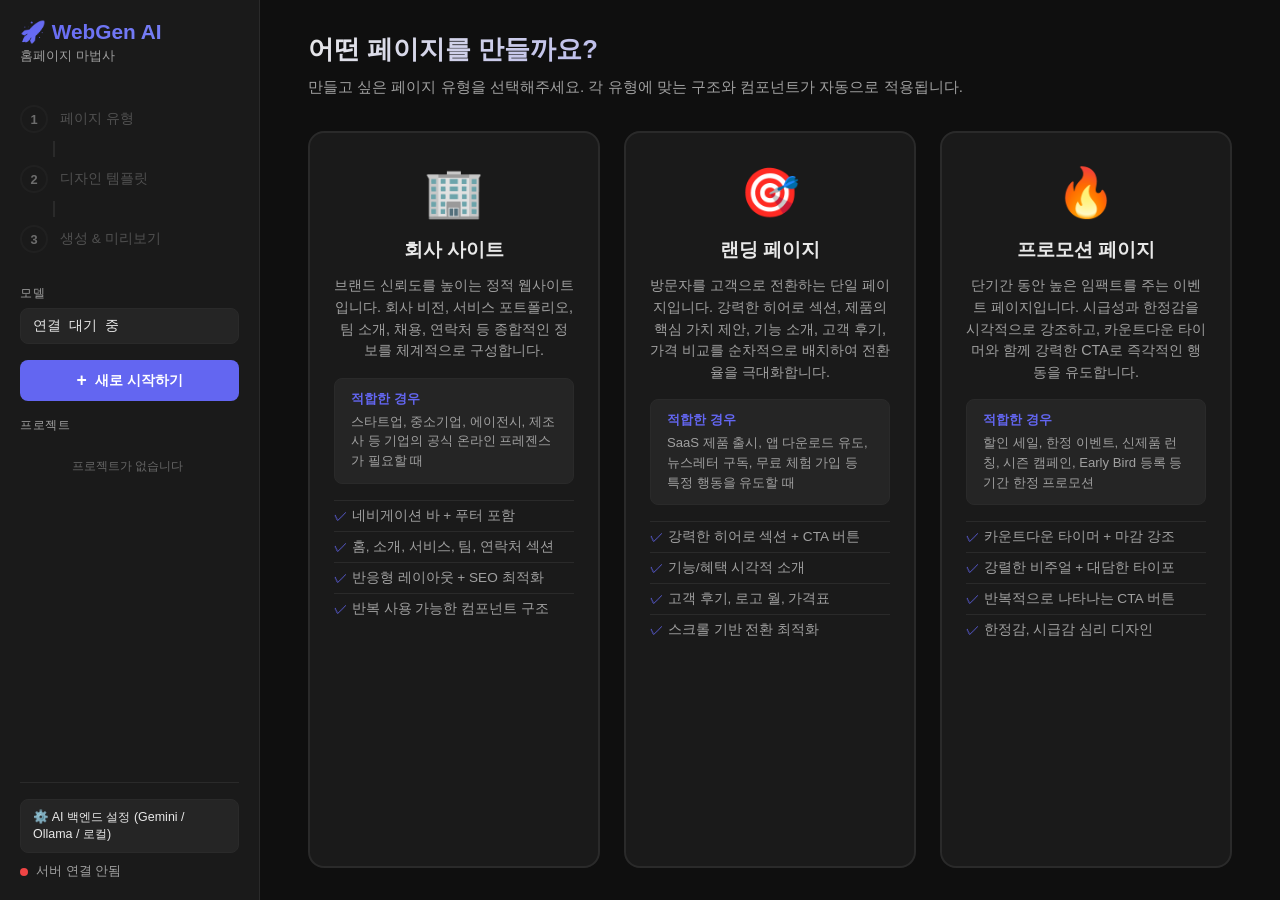
==== templates/index.html @ 6b0f7b69 "fix: '<a> + html 페이지 추가' creates a new page; richer selection guidance - _pageMake now matches '페이지 " ====
<!doctype html>
<html lang="ko">
  <head>
    <meta charset="UTF-8" />
    <meta name="viewport" content="width=device-width, initial-scale=1.0" />
    <title>WebGen AI - 홈페이지 마법사</title>
    <link rel="stylesheet" href="/static/css/style.css?v=pageadd1" />
  </head>
  <body>
    <div class="app-container">
      <aside class="sidebar">
        <div class="sidebar-header">
          <h1>🚀 WebGen AI</h1>
          <p class="subtitle">홈페이지 마법사</p>
        </div>

        <div class="stepper">
          <div class="step" data-step="1">
            <div class="step-number">1</div>
            <div class="step-label">페이지 유형</div>
          </div>
          <div class="step-line"></div>
          <div class="step" data-step="2">
            <div class="step-number">2</div>
            <div class="step-label">디자인 템플릿</div>
          </div>
          <div class="step-line"></div>
          <div class="step" data-step="3">
            <div class="step-number">3</div>
            <div class="step-label">생성 & 미리보기</div>
          </div>
        </div>

        <div class="model-info">
          <label>모델</label>
          <div id="model-info-display">모델 없음</div>
        </div>

        <button class="btn-new-project" onclick="newWizard()">
          <span class="btn-icon">+</span>
          <span>새로 시작하기</span>
        </button>

        <div class="projects-section">
          <label>프로젝트</label>
          <div id="projects-list" class="projects-list">
            <div class="projects-empty">프로젝트가 없습니다</div>
          </div>
        </div>

        <div class="file-tree-section hidden" id="file-tree-section">
          <label
            onclick="toggleFileTree()"
            style="cursor: pointer; display: flex; justify-content: space-between; align-items: center;"
          >
            프로젝트 탐색기
            <span id="file-tree-toggle" style="font-size: 0.65rem;">▼</span>
          </label>
          <div id="file-tree" class="file-tree"></div>
        </div>

        <div class="sidebar-footer">
          <button class="btn-sidebar-settings" onclick="openSettingsModal()">
            ⚙️ AI 백엔드 설정 (Gemini / Ollama / 로컬)
          </button>
          <div id="connection-status" class="status disconnected">
            <span class="status-dot"></span>
            <span class="status-text">연결 끊김</span>
          </div>
        </div>
      </aside>

      <main class="main-content">
        <!-- Step 1: Page Type Selection -->
        <div class="wizard-step active" id="step-1">
          <div class="step-header">
            <h2>어떤 페이지를 만들까요?</h2>
            <p>
              만들고 싶은 페이지 유형을 선택해주세요. 각 유형에 맞는 구조와
              컴포넌트가 자동으로 적용됩니다.
            </p>
          </div>
          <div class="type-cards">
            <div
              class="type-card"
              data-type="company"
              onclick="selectType('company')"
            >
              <div class="type-icon">🏢</div>
              <h3>회사 사이트</h3>
              <p>
                브랜드 신뢰도를 높이는 정적 웹사이트입니다. 회사 비전, 서비스
                포트폴리오, 팀 소개, 채용, 연락처 등 종합적인 정보를 체계적으로
                구성합니다.
              </p>
              <div class="type-explanation">
                <strong>적합한 경우</strong>
                <span
                  >스타트업, 중소기업, 에이전시, 제조사 등 기업의 공식 온라인
                  프레젠스가 필요할 때</span
                >
              </div>
              <ul class="type-features">
                <li>네비게이션 바 + 푸터 포함</li>
                <li>홈, 소개, 서비스, 팀, 연락처 섹션</li>
                <li>반응형 레이아웃 + SEO 최적화</li>
                <li>반복 사용 가능한 컴포넌트 구조</li>
              </ul>
            </div>
            <div
              class="type-card"
              data-type="landing"
              onclick="selectType('landing')"
            >
              <div class="type-icon">🎯</div>
              <h3>랜딩 페이지</h3>
              <p>
                방문자를 고객으로 전환하는 단일 페이지입니다. 강력한 히어로
                섹션, 제품의 핵심 가치 제안, 기능 소개, 고객 후기, 가격 비교를
                순차적으로 배치하여 전환율을 극대화합니다.
              </p>
              <div class="type-explanation">
                <strong>적합한 경우</strong>
                <span
                  >SaaS 제품 출시, 앱 다운로드 유도, 뉴스레터 구독, 무료 체험
                  가입 등 특정 행동을 유도할 때</span
                >
              </div>
              <ul class="type-features">
                <li>강력한 히어로 섹션 + CTA 버튼</li>
                <li>기능/혜택 시각적 소개</li>
                <li>고객 후기, 로고 월, 가격표</li>
                <li>스크롤 기반 전환 최적화</li>
              </ul>
            </div>
            <div
              class="type-card"
              data-type="promotion"
              onclick="selectType('promotion')"
            >
              <div class="type-icon">🔥</div>
              <h3>프로모션 페이지</h3>
              <p>
                단기간 동안 높은 임팩트를 주는 이벤트 페이지입니다. 시급성과
                한정감을 시각적으로 강조하고, 카운트다운 타이머와 함께 강력한
                CTA로 즉각적인 행동을 유도합니다.
              </p>
              <div class="type-explanation">
                <strong>적합한 경우</strong>
                <span
                  >할인 세일, 한정 이벤트, 신제품 런칭, 시즌 캠페인, Early Bird
                  등록 등 기간 한정 프로모션</span
                >
              </div>
              <ul class="type-features">
                <li>카운트다운 타이머 + 마감 강조</li>
                <li>강렬한 비주얼 + 대담한 타이포</li>
                <li>반복적으로 나타나는 CTA 버튼</li>
                <li>한정감, 시급감 심리 디자인</li>
              </ul>
            </div>
          </div>
        </div>

        <!-- Step 2: Template Selection -->
        <div class="wizard-step" id="step-2">
          <div class="step-header">
            <h2>디자인 템플릿을 선택하세요</h2>
            <p>
              페이지의 디자인 스타일을 결정합니다. 템플릿을 선택하거나 URL을
              참조하여 커스텀 디자인을 만들 수 있습니다.
            </p>
          </div>
          <div class="template-cards">
            <div
              class="template-card"
              data-template="minimal_clean"
              onclick="selectTemplate('minimal_clean')"
            >
              <div class="template-preview minimal">
                <div class="preview-bar"></div>
                <div class="preview-content">
                  <div class="preview-line short"></div>
                  <div class="preview-line"></div>
                  <div class="preview-line"></div>
                  <div class="preview-line medium"></div>
                </div>
              </div>
              <div class="template-info">
                <h3>Minimal Clean</h3>
                <p>깔끔하고 여백이 많은 미니멀 디자인</p>
                <div class="typography-preview">
                  <div class="type-sample">
                    <span
                      class="type-h1"
                      style="font-family: &quot;Inter&quot;, sans-serif"
                      >Aa</span
                    >
                    <span class="type-label">Inter</span>
                  </div>
                  <div class="type-scale">
                    <span style="font-size: 1.1rem; font-weight: 700">H1</span>
                    <span style="font-size: 0.95rem; font-weight: 600">H2</span>
                    <span style="font-size: 0.8rem; font-weight: 500"
                      >Body</span
                    >
                  </div>
                </div>
                <div class="color-swatches">
                  <span
                    class="swatch"
                    style="background: #1a1a2e"
                    title="#1a1a2e"
                  ></span>
                  <span
                    class="swatch"
                    style="background: #e94560"
                    title="#e94560"
                  ></span>
                  <span
                    class="swatch"
                    style="background: #ffffff; border: 1px solid #e9ecef"
                    title="#ffffff"
                  ></span>
                  <span
                    class="swatch"
                    style="background: #f8f9fa"
                    title="#f8f9fa"
                  ></span>
                </div>
                <div class="template-tags">
                  <span class="tag">Sans-serif</span>
                  <span class="tag">Flat</span>
                  <span class="tag">White BG</span>
                  <span class="tag">여백 중심</span>
                </div>
              </div>
            </div>
            <div
              class="template-card"
              data-template="bold_modern"
              onclick="selectTemplate('bold_modern')"
            >
              <div class="template-preview bold">
                <div class="preview-bar"></div>
                <div class="preview-content">
                  <div class="preview-line short"></div>
                  <div class="preview-line"></div>
                  <div class="preview-line"></div>
                  <div class="preview-line medium"></div>
                </div>
              </div>
              <div class="template-info">
                <h3>Bold Modern</h3>
                <p>강렬한 그라데이션과 대담한 타이포그래피</p>
                <div class="typography-preview">
                  <div class="type-sample">
                    <span
                      class="type-h1"
                      style="font-family: &quot;Poppins&quot;, sans-serif"
                      >Aa</span
                    >
                    <span class="type-label">Poppins</span>
                  </div>
                  <div class="type-scale">
                    <span style="font-size: 1.2rem; font-weight: 800">H1</span>
                    <span style="font-size: 1rem; font-weight: 700">H2</span>
                    <span style="font-size: 0.85rem; font-weight: 400"
                      >Body</span
                    >
                  </div>
                </div>
                <div class="color-swatches">
                  <span
                    class="swatch"
                    style="background: #6c5ce7"
                    title="#6c5ce7"
                  ></span>
                  <span
                    class="swatch"
                    style="background: #00cec9"
                    title="#00cec9"
                  ></span>
                  <span
                    class="swatch"
                    style="background: #0a0a0a"
                    title="#0a0a0a"
                  ></span>
                  <span
                    class="swatch gradient"
                    style="
                      background: linear-gradient(135deg, #6c5ce7, #00cec9);
                    "
                    title="Gradient"
                  ></span>
                </div>
                <div class="template-tags">
                  <span class="tag">Bold</span>
                  <span class="tag">Gradient</span>
                  <span class="tag">Dark BG</span>
                  <span class="tag">Glow 효과</span>
                </div>
              </div>
            </div>
            <div
              class="template-card"
              data-template="elegant_warm"
              onclick="selectTemplate('elegant_warm')"
            >
              <div class="template-preview elegant">
                <div class="preview-bar"></div>
                <div class="preview-content">
                  <div class="preview-line short"></div>
                  <div class="preview-line"></div>
                  <div class="preview-line"></div>
                  <div class="preview-line medium"></div>
                </div>
              </div>
              <div class="template-info">
                <h3>Elegant Warm</h3>
                <p>세련된 세리프 폰트와 따뜻한 컬러</p>
                <div class="typography-preview">
                  <div class="type-sample">
                    <span class="type-h1" style="font-family: Georgia, serif"
                      >Aa</span
                    >
                    <span class="type-label">Playfair Display</span>
                  </div>
                  <div class="type-scale">
                    <span
                      style="
                        font-size: 1.15rem;
                        font-weight: 700;
                        font-family: Georgia, serif;
                      "
                      >H1</span
                    >
                    <span
                      style="
                        font-size: 0.95rem;
                        font-weight: 600;
                        font-family: Georgia, serif;
                      "
                      >H2</span
                    >
                    <span style="font-size: 0.8rem; font-weight: 400"
                      >Body</span
                    >
                  </div>
                </div>
                <div class="color-swatches">
                  <span
                    class="swatch"
                    style="background: #2d3436"
                    title="#2d3436"
                  ></span>
                  <span
                    class="swatch"
                    style="background: #d4a574"
                    title="#d4a574"
                  ></span>
                  <span
                    class="swatch"
                    style="background: #faf9f6; border: 1px solid #dfe6e9"
                    title="#faf9f6"
                  ></span>
                  <span
                    class="swatch"
                    style="background: #ffffff"
                    title="#ffffff"
                  ></span>
                </div>
                <div class="template-tags">
                  <span class="tag">Serif</span>
                  <span class="tag">Warm</span>
                  <span class="tag">Refined</span>
                  <span class="tag">오프화이트</span>
                </div>
              </div>
            </div>
          </div>

          <div class="custom-design">
            <h3>🎨 URL 참조로 커스텀 디자인</h3>
            <p>
              참고하고 싶은 웹사이트 URL을 입력하면 해당 디자인을 분석하여
              템플릿을 생성합니다.
            </p>
            <div class="url-input-group">
              <input
                type="url"
                id="ref-url"
                placeholder="https://example.com"
              />
              <button
                id="generate-design-btn"
                onclick="generateDesignFromUrl()"
              >
                분석하여 생성
              </button>
            </div>
            <div id="design-generation-status" class="hidden"></div>
          </div>

          <div class="page-mode-section">
            <h3>📄 페이지 구조</h3>
            <p>단일 페이지로 만들지, 메뉴가 있는 여러 페이지로 만들지 선택하세요.
              (메시지에 "한 페이지만", "여러 페이지" 등의 표현이 있으면 자동으로 감지합니다.)</p>
            <div class="page-mode-cards">
              <div
                class="page-mode-card active"
                id="page-mode-single"
                onclick="selectPageMode('single')"
              >
                <div class="page-mode-icon">📑</div>
                <div class="page-mode-info">
                  <strong>단일 페이지</strong>
                  <span>1개 페이지 (스크롤형)</span>
                </div>
              </div>
              <div
                class="page-mode-card"
                id="page-mode-multi"
                onclick="selectPageMode('multi')"
              >
                <div class="page-mode-icon">🗂️</div>
                <div class="page-mode-info">
                  <strong>멀티 페이지</strong>
                  <span>메뉴 포함 (여러 페이지)</span>
                </div>
              </div>
            </div>
          </div>

          <div class="generation-options-section" style="margin-top: 25px;">
            <h3>⚙️ 생성 옵션</h3>
            <div class="input-options-row" style="display: flex; gap: 20px; margin-top: 10px; margin-bottom: 20px;">
              <label class="toggle-label">
                <input type="checkbox" id="direct-mode-toggle" checked onchange="toggleDirectMode()" />
                <span class="toggle-switch"></span>
                <span class="toggle-text">⚡ 빠른 단일 생성 (추천)</span>
              </label>
              <label class="toggle-label">
                <input type="checkbox" id="reasoning-toggle" checked onchange="toggleReasoning()" />
                <span class="toggle-switch"></span>
                <span class="toggle-text">🧠 AI 추론 모드</span>
              </label>
            </div>
          </div>

          <div class="step-actions">
            <button class="btn-back" onclick="goToStep(1)">← 이전</button>
            <button
              class="btn-next"
              id="to-step-3"
              onclick="goToStep(3)"
              disabled
            >
              다음 →
            </button>
          </div>
        </div>

        <!-- Step 3: Chat + Live Preview -->
        <div class="wizard-step" id="step-3">
          <div class="split-view">
            <div class="split-left messenger">
              <div class="split-header">
                <div class="messenger-title-row">
                  <input
                    type="text"
                    id="project-title"
                    class="project-title-input"
                    placeholder="프로젝트 이름..."
                    oninput="updateProjectTitle(this.value)"
                  />
                  <div class="design-summary-inline" id="design-summary"></div>
                </div>
              </div>
              <div class="chat-area messenger-chat">
                <div id="messages" class="messages"></div>
                <div id="typing-indicator" class="typing-indicator hidden">
                  <span class="dot"></span>
                  <span class="dot"></span>
                  <span class="dot"></span>
                </div>
              </div>
              <div class="input-container messenger-input">
                <div id="selected-element-bar" class="selected-element-bar hidden">
                  <span id="selected-element-label" class="selected-element-label"></span>
                  <span id="selected-element-hint" class="selected-element-hint">⌨️ Delete 키로 삭제 · 채팅으로 수정</span>
                  <span class="selected-element-del" onclick="deselectElement()" title="선택 취소">&times;</span>
                </div>
                <div class="input-wrapper">
                  <textarea
                    id="user-input"
                    placeholder="회사 소개, 서비스, 강조 포인트를 입력하세요..."
                    rows="1"
                  ></textarea>
                  <button
                    id="upload-btn"
                    class="btn-upload"
                    onclick="document.getElementById('image-input').click()"
                    title="이미지 첨부"
                  >
                    <svg width="18" height="18" viewBox="0 0 24 24" fill="none" stroke="currentColor" stroke-width="2" stroke-linecap="round" stroke-linejoin="round">
                      <rect x="3" y="3" width="18" height="18" rx="2" ry="2"></rect>
                      <circle cx="8.5" cy="8.5" r="1.5"></circle>
                      <polyline points="21 15 16 10 5 21"></polyline>
                    </svg>
                  </button>
                  <input type="file" id="image-input" accept="image/*" multiple style="display:none" onchange="handleImageUpload(event)" />
                  <select id="mode-select" class="mode-select" title="작업 모드 (자동 감지 또는 수동 지정)">
                    <option value="auto">자동 감지</option>
                    <option value="ask">상담/질문</option>
                    <option value="generate">생성</option>
                    <option value="edit">수정</option>
                    <option value="delete">삭제</option>
                  </select>
                  <button
                    id="send-btn"
                    class="btn-send"
                    onclick="sendMessage()"
                  >
                    <svg
                      width="20"
                      height="20"
                      viewBox="0 0 24 24"
                      fill="none"
                      stroke="currentColor"
                      stroke-width="2"
                    >
                      <line x1="22" y1="2" x2="11" y2="13"></line>
                      <polygon points="22 2 15 22 11 13 2 9 22 2"></polygon>
                    </svg>
                  </button>
                </div>

                <div class="input-limitation-note">⚡ 정적 HTML만 생성 가능 (게시판/로그인/DB 등 서버 기능 제외)</div>
              </div>
            </div>
            <div class="split-right">
              <div class="split-header">
                <h3>👁 미리보기</h3>
                <div class="preview-actions">
                  <label class="toggle-label" style="margin-right: 8px;">
                    <input type="checkbox" id="devmode-toggle" checked onchange="toggleDevMode()" />
                    <span class="toggle-switch"></span>
                    <span class="toggle-text">⚙️ Dev 모드</span>
                  </label>
                  <button class="btn-settings" onclick="openSettingsModal()" title="AI 백엔드 설정">
                    ⚙️ 설정
                  </button>
                  <button class="btn-export" onclick="exportProject()">
                    📦 배포용 내보내기
                  </button>
                  <button class="btn-review" onclick="startReview()" id="btn-review" disabled>
                    🔍 리뷰
                  </button>
                  <button class="btn-regenerate" onclick="regenerate()">
                    🔄 다시 생성
                  </button>
                </div>
              </div>
              <div class="preview-container">
                <div id="preview-placeholder" class="preview-placeholder">
                  <div class="placeholder-icon">🌐</div>
                  <p>홈페이지 내용을 입력하면</p>
                  <p>여기에 미리보기가 표시됩니다</p>
                  <button class="btn-back" onclick="goToStep(2)">← 이전</button>
                </div>
                <iframe id="preview-frame" class="hidden" sandbox="allow-scripts"></iframe>
              </div>
              <!-- Review Panel -->
              <div class="review-panel hidden" id="review-panel">
                <div class="review-header">
                  <h3>🔍 페이지 리뷰</h3>
                  <div class="review-header-actions">
                    <button class="btn-review-recheck" onclick="startReview()">🔄 재검토</button>
                    <button class="btn-review-close" onclick="closeReview()">✕</button>
                  </div>
                </div>
                <div class="review-summary" id="review-summary"></div>
                <div class="review-body">
                  <div class="review-categories" id="review-categories"></div>
                  <div class="review-details" id="review-details"></div>
                </div>
                <div class="review-footer">
                  <button class="btn-fix-all" onclick="fixAllIssues()" id="btn-fix-all">
                    🛠 AI로 전체 수정
                  </button>
                  <button class="btn-review-close-footer" onclick="closeReview()">
                    닫기
                  </button>
                </div>
              </div>
            </div>
          </div>
        </div>
      </main>
    </div>



    <!-- Model Download Modal -->
    <div class="modal-overlay hidden" id="download-modal">
      <div class="modal-content">
        <div class="modal-header">
          <h2>📦 모델 다운로드 필요</h2>
        </div>
        <div class="modal-body">
          <p>AI 모델이 설치되어 있지 않습니다. 먼저 모델을 다운로드해주세요.</p>
          <div class="model-details">
            <div class="detail-row">
              <span class="detail-label">모델</span>
              <span class="detail-value" id="modal-model-name">Ornith-1.0-9B</span>
            </div>
            <div class="detail-row">
              <span class="detail-label">크기</span>
              <span class="detail-value" id="modal-model-size">약 5.7GB</span>
            </div>
            <div class="detail-row">
              <span class="detail-label">엔진</span>
              <span class="detail-value" id="modal-backend">llama-cpp-python (GGUF)</span>
            </div>
          </div>
          <div class="download-progress hidden" id="download-progress">
            <div class="progress-bar-container">
              <div class="progress-bar" id="progress-bar"></div>
            </div>
            <div class="progress-info">
              <span id="progress-text">0%</span>
              <span id="progress-speed"></span>
            </div>
          </div>
          <div class="download-status hidden" id="download-status">
            <p id="status-message"></p>
          </div>
        </div>
        <div class="modal-footer">
          <button
            id="start-download-btn"
            class="btn-primary"
            onclick="startDownload()"
          >
            🚀 다운로드 시작
          </button>
          <button
            class="btn-secondary"
            onclick="openSettingsFromDownload()"
            title="GGUF 다운로드 없이 외부 AI 백엔드 사용"
          >
            ⚙️ Ollama / Gemini 연동
          </button>
          <button
            id="close-download-btn"
            class="btn-secondary"
            onclick="hideDownloadModal()"
          >
            나중에
          </button>
        </div>
      </div>
    </div>

    <!-- 생성 진행상황 모달 -->
    <div class="modal-overlay hidden" id="generating-modal">
      <div class="modal-content generating-modal-content">
        <div id="preview-generating" class="preview-generating">
          <div class="generating-spinner">
            <div class="spinner-ring"></div>
            <div class="spinner-dot"></div>
          </div>
          <h3>홈페이지 생성 중</h3>
          <div id="generating-progress-list" class="generating-progress-list"></div>
          <p id="generating-status-text" class="generating-status-text">AI가 페이지를 만들고 있습니다...</p>
          <div class="generating-progress-bar-container">
            <div id="generating-progress-bar" class="generating-progress-bar"></div>
          </div>
          <div class="generating-meta">
            <span id="generating-progress-percent" class="generating-progress-percent">0%</span>
            <span id="generating-speed" class="generating-speed"></span>
          </div>
          <button id="btn-cancel-generate" class="btn-cancel-generate hidden" onclick="cancelGeneration()">✕ 작업 취소</button>
        </div>
      </div>
    </div>

    <!-- AI 백엔드 설정 모달 -->
    <div class="modal-overlay hidden" id="settings-modal">
      <div class="modal-content">
        <div class="modal-header">
          <h2>⚙️ AI 백엔드 설정</h2>
        </div>
        <div class="modal-body">
          <div class="setting-row">
            <label class="setting-label" for="set-backend">백엔드</label>
            <select id="set-backend" class="setting-input" onchange="onBackendChange()">
              <option value="local">로컬 (llama-cpp / GGUF)</option>
              <option value="ollama">Ollama (외부 HTTP API)</option>
              <option value="gemini">Google Gemini API</option>
              <option value="openai">OpenAI 호환 (OpenAI / DeepSeek / Groq ...)</option>
            </select>
          </div>

          <div class="setting-group" id="set-group-openai">
            <div class="setting-guide">
              <div class="setting-guide-title">
                <span>🔌 OpenAI 호환 연동</span>
                <button type="button" class="setting-guide-link" onclick="showBackendGuide('openai')">❓ 상세 가이드</button>
              </div>
              <ol class="setting-guide-steps">
                <li>OpenAI, DeepSeek, Groq, Together, OpenRouter, 로컬 vLLM/LM Studio 등 OpenAI 호환 API 지원</li>
                <li>제공처의 <b>API 키</b>와 <b>Base URL</b> 입력 (OpenAI는 <code>https://api.openai.com/v1</code>)</li>
                <li><b>모델명</b> 입력 후 <b>연결 테스트</b> → <b>저장 및 적용</b></li>
              </ol>
            </div>
            <div class="setting-row">
              <label class="setting-label" for="set-openai-model">모델</label>
              <select id="set-openai-model" class="setting-input" onchange="onOpenAIModelChange()">
                <optgroup label="무료 / 저비용">
                  <option value="deepseek-v4-flash">DeepSeek V4 Flash · 무료 (기본)</option>
                  <option value="deepseek-chat">DeepSeek Chat · 저비용</option>
                  <option value="llama-3.3-70b-versatile">Groq Llama 3.3 70B · 무료 등급</option>
                  <option value="gpt-4o-mini">OpenAI GPT-4o-mini · 저비용</option>
                </optgroup>
                <optgroup label="유료 / 고품질">
                  <option value="deepseek-reasoner">DeepSeek Reasoner · 유료</option>
                  <option value="gpt-4o">OpenAI GPT-4o · 유료</option>
                  <option value="o1">OpenAI o1 · 유료</option>
                </optgroup>
              </select>
            </div>
            <div class="setting-row" style="margin-top:-6px">
              <span style="font-size:12px;color:var(--text-muted,#888)">모델 선택 시 Base URL이 제공처에 맞게 자동 설정됩니다. (DeepSeek/Groq/OpenAI)</span>
            </div>
            <div class="setting-row">
              <label class="setting-label" for="set-openai-base">Base URL</label>
              <input id="set-openai-base" class="setting-input" type="text" placeholder="https://api.deepseek.com/v1" />
            </div>
            <div class="setting-row">
              <label class="setting-label" for="set-openai-key">API 키</label>
              <input id="set-openai-key" class="setting-input" type="password" placeholder="(설정 시 변경, 빈칸이면 유지)" />
            </div>
          </div>

          <div class="setting-group" id="set-group-ollama">
            <div class="setting-guide">
              <div class="setting-guide-title">
                <span>🦙 Ollama 연동 방법</span>
                <button type="button" class="setting-guide-link" onclick="showBackendGuide('ollama')">❓ 상세 가이드</button>
              </div>
              <ol class="setting-guide-steps">
                <li><a href="https://ollama.com/download" target="_blank" rel="noopener">ollama.com</a> 에서 Ollama 설치 후 실행</li>
                <li>터미널에서 모델 받기: <code>ollama pull qwen2.5-coder:7b</code></li>
                <li>주소는 보통 그대로 (<code>http://localhost:11434</code>)</li>
                <li>모델명 입력 → <b>연결 테스트</b> → <b>저장 및 적용</b></li>
              </ol>
            </div>
            <div class="setting-row">
              <label class="setting-label" for="set-ollama-host">Ollama 주소</label>
              <input id="set-ollama-host" class="setting-input" type="text" placeholder="http://localhost:11434" />
            </div>
            <div class="setting-row">
              <label class="setting-label" for="set-ollama-model">Ollama 모델</label>
              <input id="set-ollama-model" class="setting-input" type="text" placeholder="qwen2.5-coder:7b" />
            </div>
          </div>

          <div class="setting-group" id="set-group-gemini">
            <div class="setting-guide">
              <div class="setting-guide-title">
                <span>✨ Gemini 연동 방법</span>
                <button type="button" class="setting-guide-link" onclick="showBackendGuide('gemini')">❓ 상세 가이드</button>
              </div>
              <ol class="setting-guide-steps">
                <li><a href="https://aistudio.google.com/apikey" target="_blank" rel="noopener">Google AI Studio</a> 에서 무료 API 키 발급</li>
                <li>발급한 키를 아래에 붙여넣기</li>
                <li>모델: <code>gemini-2.5-flash</code>(빠름) 또는 <code>gemini-2.5-pro</code>(고품질)</li>
                <li><b>연결 테스트</b> → <b>저장 및 적용</b></li>
              </ol>
            </div>
            <div class="setting-row">
              <label class="setting-label" for="set-gemini-key">Gemini API 키</label>
              <input id="set-gemini-key" class="setting-input" type="password" placeholder="(설정 시 변경, 빈칸이면 유지)" />
            </div>
            <div class="setting-row">
              <label class="setting-label" for="set-gemini-model">Gemini 모델</label>
              <select id="set-gemini-model" class="setting-input">
                <option value="gemini-2.5-flash">gemini-2.5-flash (빠름·기본)</option>
                <option value="gemini-2.5-pro">gemini-2.5-pro (고품질)</option>
                <option value="gemini-3.5-flash">gemini-3.5-flash ✨ AI Pro 전용</option>
                <option value="gemini-3.1-flash">gemini-3.1-flash ✨ AI Pro 전용</option>
                <option value="gemini-3.1-flash-lite">gemini-3.1-flash-lite ✨ AI Pro 전용</option>
              </select>
            </div>
            <div class="setting-row" style="margin-top:-6px">
              <span style="font-size:12px;color:var(--text-muted,#888)">✨ 표시 모델은 Google AI Pro 구독자용입니다. 무료 등급은 2.5-flash 권장.</span>
            </div>
          </div>

          <div class="setting-group" id="set-group-local">
            <div class="setting-guide">
              <div class="setting-guide-title">
                <span>💻 로컬 모델 (llama-cpp)</span>
                <button type="button" class="setting-guide-link" onclick="showBackendGuide('local')">❓ 상세 가이드</button>
              </div>
              <ol class="setting-guide-steps">
                <li><code>models/</code> 폴더의 GGUF 파일을 자동 감지</li>
                <li>또는 아래에 GGUF 파일 경로 직접 지정</li>
                <li>모델이 없으면 다운로드 모달에서 받을 수 있음</li>
              </ol>
            </div>
            <div class="setting-row">
              <label class="setting-label" for="set-model-path">모델 경로 (선택)</label>
              <input id="set-model-path" class="setting-input" type="text" placeholder="(비우면 models/ 자동 감지)" />
            </div>
          </div>

          <div id="settings-test-result" class="settings-test-result hidden"></div>
        </div>
        <div class="modal-footer">
          <button class="btn-secondary" onclick="testSettings()">🔌 연결 테스트</button>
          <button class="btn-primary" onclick="saveSettings()">💾 저장 및 적용</button>
          <button class="btn-secondary" onclick="closeSettingsModal()">닫기</button>
        </div>
      </div>
    </div>

    <!-- 백엔드 연동 상세 가이드 모달 -->
    <div class="modal-overlay hidden" id="backend-guide-modal">
      <div class="modal-content">
        <div class="modal-header">
          <h2 id="guide-title">연동 가이드</h2>
        </div>
        <div class="modal-body" id="guide-body"></div>
        <div class="modal-footer">
          <a id="guide-link" href="#" target="_blank" rel="noopener" class="btn-primary" style="text-decoration:none">🔗 공식 사이트 열기</a>
          <button class="btn-secondary" onclick="closeBackendGuide()">닫기</button>
        </div>
      </div>
    </div>

    <script src="/static/js/main.js?v=pageadd1"></script>
  </body>
</html>
---- static/css/style.css ----
* {
  margin: 0;
  padding: 0;
  box-sizing: border-box;
}

.hidden {
  display: none !important;
}

:root {
  --bg-primary: #0f0f0f;
  --bg-secondary: #1a1a1a;
  --bg-tertiary: #252525;
  --bg-hover: #2a2a2a;
  --text-primary: #e8e8e8;
  --text-secondary: #a0a0a0;
  --text-muted: #666;
  --accent: #6366f1;
  --accent-hover: #818cf8;
  --accent-glow: rgba(99, 102, 241, 0.3);
  --border: #2a2a2a;
  --success: #22c55e;
  --error: #ef4444;
  --scrollbar: #333;
  --scrollbar-hover: #555;
}

body {
  font-family:
    -apple-system, BlinkMacSystemFont, "Segoe UI", Roboto, sans-serif;
  background: var(--bg-primary);
  color: var(--text-primary);
  height: 100vh;
  overflow: hidden;
}

.app-container {
  display: flex;
  height: 100vh;
}

/* Sidebar */
.sidebar {
  width: 260px;
  background: var(--bg-secondary);
  border-right: 1px solid var(--border);
  display: flex;
  flex-direction: column;
  padding: 20px;
  flex-shrink: 0;
}

.sidebar-header h1 {
  font-size: 1.3rem;
  font-weight: 700;
  background: linear-gradient(135deg, var(--accent), var(--accent-hover));
  -webkit-background-clip: text;
  -webkit-text-fill-color: transparent;
  background-clip: text;
}

.subtitle {
  color: var(--text-secondary);
  font-size: 0.8rem;
  margin-top: 4px;
}

/* Stepper */
.stepper {
  margin-top: 32px;
  display: flex;
  flex-direction: column;
  gap: 0;
}

.step {
  display: flex;
  align-items: center;
  gap: 12px;
  padding: 8px 0;
  opacity: 0.4;
  transition: opacity 0.3s;
}

.step.active {
  opacity: 1;
}

.step.completed {
  opacity: 0.7;
}

.step-number {
  width: 28px;
  height: 28px;
  border-radius: 50%;
  border: 2px solid var(--border);
  display: flex;
  align-items: center;
  justify-content: center;
  font-size: 0.8rem;
  font-weight: 600;
  flex-shrink: 0;
  transition: all 0.3s;
}

.step.active .step-number {
  border-color: var(--accent);
  background: var(--accent);
  color: white;
}

.step.completed .step-number {
  border-color: var(--success);
  background: var(--success);
  color: white;
}

.step-label {
  font-size: 0.85rem;
  color: var(--text-secondary);
}

.step.active .step-label {
  color: var(--text-primary);
  font-weight: 500;
}

.step-line {
  width: 2px;
  height: 16px;
  background: var(--border);
  margin-left: 33px;
}

/* Model Info */
.model-info {
  margin-top: 24px;
}

.model-info label {
  display: block;
  color: var(--text-secondary);
  font-size: 0.75rem;
  margin-bottom: 6px;
  text-transform: uppercase;
  letter-spacing: 0.5px;
}

#model-info-display {
  padding: 8px 12px;
  background: var(--bg-tertiary);
  border: 1px solid var(--border);
  border-radius: 8px;
  color: var(--text-primary);
  font-size: 0.85rem;
  font-family: "SF Mono", "Fira Code", monospace;
  word-break: break-all;
}

.sidebar-footer {
  margin-top: auto;
  padding-top: 16px;
  border-top: 1px solid var(--border);
}

/* New Project Button */
.btn-new-project {
  width: 100%;
  padding: 10px 16px;
  margin-top: 16px;
  background: var(--accent);
  color: white;
  border: none;
  border-radius: 8px;
  font-size: 0.85rem;
  font-weight: 600;
  cursor: pointer;
  display: flex;
  align-items: center;
  justify-content: center;
  gap: 8px;
  transition: all 0.2s;
}

.btn-new-project:hover {
  background: var(--accent-hover);
}

.btn-icon {
  font-size: 1.1rem;
  font-weight: 700;
}

/* Projects Section */
.projects-section {
  margin-top: 16px;
  flex: 1;
  overflow: hidden;
  display: flex;
  flex-direction: column;
  min-height: 0;
}

.projects-section label {
  display: block;
  color: var(--text-secondary);
  font-size: 0.75rem;
  margin-bottom: 8px;
  text-transform: uppercase;
  letter-spacing: 0.5px;
}

.projects-list {
  flex: 1;
  overflow-y: auto;
  display: flex;
  flex-direction: column;
  gap: 6px;
  padding-right: 4px;
}

.projects-list::-webkit-scrollbar {
  width: 3px;
}

.projects-list::-webkit-scrollbar-thumb {
  background: var(--scrollbar);
  border-radius: 3px;
}

.projects-empty {
  font-size: 0.78rem;
  color: var(--text-muted);
  text-align: center;
  padding: 16px 0;
}

.project-item {
  padding: 10px 12px;
  background: var(--bg-tertiary);
  border: 1px solid var(--border);
  border-radius: 8px;
  cursor: pointer;
  transition: all 0.2s;
}

.project-item:hover {
  border-color: var(--accent);
  background: var(--bg-hover);
}

.project-item.active {
  border-color: var(--accent);
  background: rgba(99, 102, 241, 0.1);
}

.project-item.disabled {
  opacity: 0.4;
  cursor: not-allowed;
  pointer-events: none;
}

.project-item-header {
  display: flex;
  justify-content: space-between;
  align-items: center;
  margin-bottom: 4px;
}

.project-item-title {
  font-size: 0.82rem;
  font-weight: 600;
  color: var(--text-primary);
  white-space: nowrap;
  overflow: hidden;
  text-overflow: ellipsis;
}

.project-item-delete {
  width: 20px;
  height: 20px;
  border-radius: 4px;
  background: transparent;
  border: none;
  color: var(--text-muted);
  cursor: pointer;
  display: flex;
  align-items: center;
  justify-content: center;
  font-size: 0.7rem;
  transition: all 0.2s;
  flex-shrink: 0;
}

.project-item-delete:hover {
  background: var(--error);
  color: white;
}

.project-item-meta {
  display: flex;
  gap: 8px;
  font-size: 0.7rem;
  color: var(--text-muted);
}

.project-item-type {
  background: var(--bg-primary);
  padding: 1px 6px;
  border-radius: 3px;
}

/* File Tree Section */
.file-tree-section {
  margin-top: 16px;
  border-top: 1px solid var(--border);
  padding-top: 12px;
}

.file-tree-section.hidden {
  display: none;
}

.file-tree-section label {
  display: block;
  color: var(--text-secondary);
  font-size: 0.75rem;
  margin-bottom: 8px;
  text-transform: uppercase;
  letter-spacing: 0.5px;
}

.file-tree {
  max-height: 240px;
  overflow-y: auto;
  padding-right: 4px;
  font-family: "SF Mono", "Fira Code", monospace;
  font-size: 0.75rem;
}

.file-tree::-webkit-scrollbar {
  width: 3px;
}

.file-tree::-webkit-scrollbar-thumb {
  background: var(--scrollbar);
  border-radius: 3px;
}

.tree-item {
  display: flex;
  align-items: center;
  gap: 6px;
  padding: 3px 8px;
  border-radius: 4px;
  cursor: default;
  color: var(--text-secondary);
  transition: all 0.15s;
  white-space: nowrap;
  overflow: hidden;
  text-overflow: ellipsis;
}

.tree-item:hover {
  background: var(--bg-hover);
  color: var(--text-primary);
}

.tree-item.folder {
  color: var(--accent);
  font-weight: 500;
  cursor: pointer;
}

.tree-item.folder:hover {
  background: var(--bg-hover);
}

.tree-item.file {
  color: var(--text-secondary);
}

.tree-item.file:hover {
  color: var(--text-primary);
}

.tree-item.file.active {
  background: rgba(108, 92, 231, 0.2);
  color: var(--accent);
  font-weight: 600;
  cursor: pointer;
}

.tree-item.file:hover {
  cursor: pointer;
}

.tree-item.pending {
  opacity: 0.5;
  font-style: italic;
}

.tree-arrow {
  flex-shrink: 0;
  font-size: 0.6rem;
  width: 12px;
  text-align: center;
  color: var(--text-muted);
  transition: transform 0.15s;
}

.tree-icon {
  flex-shrink: 0;
  font-size: 0.8rem;
  width: 16px;
  text-align: center;
}

.tree-name {
  overflow: hidden;
  text-overflow: ellipsis;
  flex: 1;
}

.tree-del {
  flex-shrink: 0;
  font-size: 0.75rem;
  width: 18px;
  height: 18px;
  line-height: 18px;
  text-align: center;
  border-radius: 3px;
  color: var(--text-muted);
  opacity: 0;
  transition: all 0.15s;
  cursor: pointer;
}

.tree-item.file:hover .tree-del {
  opacity: 0.6;
}

.tree-del:hover {
  opacity: 1 !important;
  background: rgba(255, 71, 87, 0.2);
  color: #ff4757;
}

.tree-badge {
  font-size: 0.6rem;
  padding: 1px 4px;
  border-radius: 3px;
  background: var(--bg-primary);
  color: var(--text-muted);
  flex-shrink: 0;
  margin-left: auto;
}

.tree-badge.pending {
  background: rgba(234, 179, 8, 0.15);
  color: #eab308;
}

.status {
  display: flex;
  align-items: center;
  gap: 8px;
  font-size: 0.8rem;
  color: var(--text-secondary);
}

.status-dot {
  width: 8px;
  height: 8px;
  border-radius: 50%;
  background: var(--error);
}

.status.connected .status-dot {
  background: var(--success);
  box-shadow: 0 0 8px rgba(34, 197, 94, 0.5);
}

/* Main Content */
.main-content {
  flex: 1;
  display: flex;
  flex-direction: column;
  min-width: 0;
  overflow: hidden;
}

/* Wizard Steps */
.wizard-step {
  display: none;
  flex: 1;
  flex-direction: column;
  overflow-y: auto;
  overscroll-behavior: contain;
}

.wizard-step.active {
  display: flex;
}

.step-header {
  padding: 32px 48px 0;
  flex-shrink: 0;
}

.step-header h2 {
  font-size: 1.6rem;
  font-weight: 700;
  margin-bottom: 8px;
  background: linear-gradient(135deg, var(--text-primary), var(--accent));
  -webkit-background-clip: text;
  -webkit-text-fill-color: transparent;
  background-clip: text;
}

.step-header p {
  color: var(--text-secondary);
  font-size: 0.95rem;
  line-height: 1.6;
}

/* Type Cards */
.type-cards {
  display: grid;
  grid-template-columns: repeat(3, 1fr);
  gap: 24px;
  padding: 32px 48px;
  flex: 1;
  overflow-y: auto;
}

.type-card {
  background: var(--bg-secondary);
  border: 2px solid var(--border);
  border-radius: 16px;
  padding: 32px 24px;
  cursor: pointer;
  transition: all 0.3s;
  text-align: center;
}

.type-card:hover {
  border-color: var(--accent);
  transform: translateY(-4px);
  box-shadow: 0 8px 30px var(--accent-glow);
}

.type-card.selected {
  border-color: var(--accent);
  background: var(--bg-tertiary);
  box-shadow: 0 0 30px var(--accent-glow);
}

.type-icon {
  font-size: 3rem;
  margin-bottom: 16px;
}

.type-card h3 {
  font-size: 1.2rem;
  margin-bottom: 12px;
}

.type-card p {
  color: var(--text-secondary);
  font-size: 0.9rem;
  line-height: 1.5;
  margin-bottom: 16px;
}

.type-features {
  list-style: none;
  text-align: left;
}

.type-features li {
  padding: 6px 0;
  font-size: 0.85rem;
  color: var(--text-secondary);
  border-top: 1px solid var(--border);
}

.type-features li:before {
  content: "✓ ";
  color: var(--accent);
}

.type-explanation {
  background: var(--bg-tertiary);
  border: 1px solid var(--border);
  border-radius: 8px;
  padding: 12px 16px;
  margin-bottom: 16px;
  text-align: left;
}

.type-explanation strong {
  display: block;
  font-size: 0.8rem;
  color: var(--accent);
  margin-bottom: 4px;
}

.type-explanation span {
  font-size: 0.82rem;
  color: var(--text-secondary);
  line-height: 1.5;
}

/* Template Cards */
.template-cards {
  display: grid;
  grid-template-columns: repeat(3, 1fr);
  gap: 24px;
  padding: 24px 48px;
}

.template-card {
  background: var(--bg-secondary);
  border: 2px solid var(--border);
  border-radius: 16px;
  overflow: hidden;
  cursor: pointer;
  transition: all 0.3s;
}

.template-card:hover {
  border-color: var(--accent);
  transform: translateY(-4px);
}

.template-card.selected {
  border-color: var(--accent);
  box-shadow: 0 0 30px var(--accent-glow);
}

.template-preview {
  height: 140px;
  padding: 12px;
}

.template-preview.minimal {
  background: #ffffff;
}

.template-preview.bold {
  background: #0a0a0a;
}

.template-preview.elegant {
  background: #faf9f6;
}

.preview-bar {
  height: 8px;
  border-radius: 4px;
  margin-bottom: 8px;
}

.minimal .preview-bar {
  background: #1a1a2e;
}
.bold .preview-bar {
  background: linear-gradient(90deg, #6c5ce7, #00cec9);
}
.elegant .preview-bar {
  background: #d4a574;
}

.preview-content {
  display: flex;
  flex-direction: column;
  gap: 6px;
}

.preview-line {
  height: 6px;
  border-radius: 3px;
  opacity: 0.3;
}

.minimal .preview-line {
  background: #212529;
}
.bold .preview-line {
  background: #ffffff;
}
.elegant .preview-line {
  background: #2d3436;
}

.preview-line.short {
  width: 40%;
}
.preview-line.medium {
  width: 70%;
}

.template-card h3 {
  padding: 16px 16px 8px;
  font-size: 1rem;
}

.template-card p {
  padding: 0 16px 12px;
  color: var(--text-secondary);
  font-size: 0.85rem;
}

/* Template Info */
.template-info {
  padding: 0 16px 16px;
}

/* Typography Preview */
.typography-preview {
  background: var(--bg-tertiary);
  border: 1px solid var(--border);
  border-radius: 8px;
  padding: 12px;
  margin-bottom: 12px;
}

.type-sample {
  display: flex;
  align-items: center;
  gap: 12px;
  margin-bottom: 8px;
}

.type-h1 {
  font-size: 2rem;
  font-weight: 700;
  line-height: 1;
}

.type-label {
  font-size: 0.75rem;
  color: var(--text-muted);
  padding: 2px 8px;
  background: var(--bg-primary);
  border-radius: 4px;
}

.type-scale {
  display: flex;
  align-items: baseline;
  gap: 12px;
  color: var(--text-secondary);
}

/* Color Swatches */
.color-swatches {
  display: flex;
  gap: 6px;
  margin-bottom: 12px;
}

.swatch {
  width: 24px;
  height: 24px;
  border-radius: 6px;
  cursor: pointer;
  transition: transform 0.2s;
}

.swatch:hover {
  transform: scale(1.2);
}

.swatch.gradient {
  background: linear-gradient(135deg, #6c5ce7, #00cec9);
}

.template-tags {
  padding: 0 16px 16px;
  display: flex;
  gap: 6px;
  flex-wrap: wrap;
}

.tag {
  padding: 4px 10px;
  background: var(--bg-tertiary);
  border-radius: 12px;
  font-size: 0.7rem;
  color: var(--text-secondary);
}

/* Custom Design */
.custom-design {
  margin: 0 48px;
  padding: 24px;
  background: var(--bg-secondary);
  border: 1px solid var(--border);
  border-radius: 12px;
}

.custom-design h3 {
  font-size: 1rem;
  margin-bottom: 8px;
}

.custom-design p {
  color: var(--text-secondary);
  font-size: 0.85rem;
  margin-bottom: 16px;
}

/* 페이지 구조 선택 (단일/멀티페이지) */
.page-mode-section {
  margin: 24px 48px;
  padding: 24px;
  background: var(--bg-secondary);
  border: 1px solid var(--border);
  border-radius: 12px;
}

.page-mode-section h3 {
  font-size: 1rem;
  margin-bottom: 8px;
}

.page-mode-section p {
  color: var(--text-secondary);
  font-size: 0.85rem;
  margin-bottom: 16px;
}

.page-mode-cards {
  display: grid;
  grid-template-columns: repeat(2, 1fr);
  gap: 12px;
}

.page-mode-card {
  display: flex;
  align-items: center;
  gap: 14px;
  padding: 16px 18px;
  background: var(--bg-tertiary);
  border: 2px solid var(--border);
  border-radius: 10px;
  cursor: pointer;
  transition: border-color 0.2s, background 0.2s, transform 0.15s;
}

.page-mode-card:hover {
  border-color: var(--accent);
  transform: translateY(-1px);
}

.page-mode-card.active {
  border-color: var(--accent);
  background: var(--bg-accent, rgba(99, 102, 241, 0.12));
}

.page-mode-icon {
  font-size: 1.6rem;
  line-height: 1;
}

.page-mode-info {
  display: flex;
  flex-direction: column;
  gap: 2px;
}

.page-mode-info strong {
  font-size: 0.95rem;
}

.page-mode-info span {
  font-size: 0.8rem;
  color: var(--text-secondary);
}

.url-input-group {
  display: flex;
  gap: 12px;
}

.url-input-group input {
  flex: 1;
  padding: 12px 16px;
  background: var(--bg-tertiary);
  border: 1px solid var(--border);
  border-radius: 8px;
  color: var(--text-primary);
  font-size: 0.9rem;
  outline: none;
  transition: border-color 0.2s;
}

.url-input-group input:focus {
  border-color: var(--accent);
}

.url-input-group button {
  padding: 12px 24px;
  background: var(--accent);
  color: white;
  border: none;
  border-radius: 8px;
  font-size: 0.9rem;
  cursor: pointer;
  transition: all 0.2s;
  white-space: nowrap;
}

.url-input-group button:hover {
  background: var(--accent-hover);
}

.url-input-group button:disabled {
  opacity: 0.5;
  cursor: not-allowed;
}

#design-generation-status {
  margin-top: 12px;
  padding: 12px;
  border-radius: 8px;
  font-size: 0.85rem;
}

#design-generation-status.success {
  background: rgba(34, 197, 94, 0.1);
  border: 1px solid var(--success);
  color: var(--success);
}

#design-generation-status.error {
  background: rgba(239, 68, 68, 0.1);
  border: 1px solid var(--error);
  color: var(--error);
}

#design-generation-status.loading {
  background: rgba(99, 102, 241, 0.1);
  border: 1px solid var(--accent);
  color: var(--accent);
}

/* Step Actions */
.step-actions {
  display: flex;
  justify-content: space-between;
  padding: 20px 48px;
  border-top: 1px solid var(--border);
  flex-shrink: 0;
}

.btn-back,
.btn-next,
.btn-new {
  padding: 10px 24px;
  border-radius: 8px;
  font-size: 0.9rem;
  cursor: pointer;
  transition: all 0.2s;
}

.btn-back {
  background: transparent;
  border: 1px solid var(--border);
  color: var(--text-secondary);
}

.btn-back:hover {
  border-color: var(--text-secondary);
  color: var(--text-primary);
}

.btn-next,
.btn-new {
  background: var(--accent);
  border: none;
  color: white;
}

.btn-next:hover,
.btn-new:hover {
  background: var(--accent-hover);
}

.btn-next:disabled {
  opacity: 0.5;
  cursor: not-allowed;
}

/* Design Summary (standalone) */
.design-summary {
  margin: 16px 48px;
  padding: 16px 20px;
  background: var(--bg-secondary);
  border: 1px solid var(--border);
  border-radius: 10px;
  display: flex;
  gap: 32px;
  flex-shrink: 0;
}

.design-summary .summary-item {
  display: flex;
  flex-direction: column;
  gap: 4px;
}

.design-summary .summary-label {
  font-size: 0.7rem;
  color: var(--text-muted);
  text-transform: uppercase;
  letter-spacing: 0.5px;
}

.design-summary .summary-value {
  font-size: 0.95rem;
  color: var(--text-primary);
  font-weight: 500;
}

/* Design Summary Inline (messenger header) */
.design-summary-inline {
  display: flex;
  gap: 12px;
  align-items: center;
}

.design-summary-inline .summary-item {
  display: flex;
  align-items: center;
  gap: 4px;
  font-size: 0.72rem;
  color: var(--text-muted);
}

.design-summary-inline .summary-value {
  color: var(--text-secondary);
  font-weight: 500;
}

/* Chat Area (general) */
.chat-area {
  flex: 1;
  overflow-y: auto;
  padding: 16px 20px;
}

.chat-area::-webkit-scrollbar {
  width: 4px;
}

.chat-area::-webkit-scrollbar-track {
  background: transparent;
}

.chat-area::-webkit-scrollbar-thumb {
  background: var(--scrollbar);
  border-radius: 3px;
}

.messages {
  display: flex;
  flex-direction: column;
  gap: 12px;
}

.message {
  display: flex;
  gap: 8px;
  animation: fadeIn 0.3s ease;
}

@keyframes fadeIn {
  from {
    opacity: 0;
    transform: translateY(10px);
  }
  to {
    opacity: 1;
    transform: translateY(0);
  }
}

.message.user {
  flex-direction: row-reverse;
}

.message-avatar {
  width: 28px;
  height: 28px;
  border-radius: 8px;
  display: flex;
  align-items: center;
  justify-content: center;
  font-size: 0.8rem;
  flex-shrink: 0;
}

.message.user .message-avatar {
  background: var(--accent);
}

.message.assistant .message-avatar {
  background: var(--bg-tertiary);
  border: 1px solid var(--border);
}

.message-content {
  max-width: 100%;
  padding: 10px 14px;
  border-radius: 12px;
  line-height: 1.5;
  font-size: 0.82rem;
  word-break: break-word;
}

.message.user .message-content {
  background: var(--accent);
  color: white;
  border-top-right-radius: 4px;
}

.message.assistant .message-content {
  background: var(--bg-tertiary);
  border: 1px solid var(--border);
  border-top-left-radius: 4px;
}

.message-content pre {
  background: var(--bg-primary);
  border: 1px solid var(--border);
  border-radius: 6px;
  padding: 8px;
  margin: 6px 0;
  overflow-x: auto;
  font-size: 0.75rem;
}

.message-content code {
  font-family: "SF Mono", "Fira Code", monospace;
  font-size: 0.78rem;
}

.message-content strong {
  color: var(--accent-hover);
}

.message.user .message-content strong {
  color: white;
}

/* Typing Indicator */
.typing-indicator {
  display: flex;
  gap: 4px;
  padding: 12px 16px;
  align-items: center;
}

.typing-indicator.hidden {
  display: none;
}

.typing-indicator .dot {
  width: 8px;
  height: 8px;
  border-radius: 50%;
  background: var(--text-muted);
  animation: typing 1.4s infinite;
}

.typing-indicator .dot:nth-child(2) {
  animation-delay: 0.2s;
}
.typing-indicator .dot:nth-child(3) {
  animation-delay: 0.4s;
}

@keyframes typing {
  0%,
  60%,
  100% {
    transform: translateY(0);
    opacity: 0.4;
  }
  30% {
    transform: translateY(-8px);
    opacity: 1;
  }
}

/* Image attachment in chat */
.image-attach-preview {
  display: flex;
  align-items: center;
  gap: 10px;
  padding: 8px 12px;
  background: var(--bg-tertiary);
  border: 1px solid var(--border);
  border-radius: 8px;
  margin: 4px 0;
}
.image-attach-thumb {
  max-width: 200px;
  max-height: 200px;
  object-fit: contain;
  border-radius: 6px;
  border: 1px solid var(--border);
}
.image-attach-name {
  font-size: 0.8rem;
  color: var(--text-primary);
  flex: 1;
  overflow: hidden;
  text-overflow: ellipsis;
  white-space: nowrap;
}
.image-attach-status {
  font-size: 0.7rem;
  color: var(--text-muted);
  flex-shrink: 0;
}

/* Input Area */
.input-container {
  padding: 12px 16px;
  flex-shrink: 0;
}

.selected-element-bar {
  display: flex;
  align-items: center;
  gap: 8px;
  padding: 6px 12px;
  margin-bottom: 8px;
  background: rgba(108, 92, 231, 0.1);
  border: 1px solid rgba(108, 92, 231, 0.25);
  border-radius: 8px;
  font-size: 0.78rem;
  color: var(--accent);
}

.selected-element-bar.hidden {
  display: none;
}

.selected-element-label {
  flex: 1;
  overflow: hidden;
  text-overflow: ellipsis;
  white-space: nowrap;
}

.selected-element-del {
  flex-shrink: 0;
  font-size: 1rem;
  width: 20px;
  height: 20px;
  line-height: 20px;
  text-align: center;
  border-radius: 4px;
  cursor: pointer;
  color: var(--text-muted);
  transition: all 0.15s;
}

.selected-element-del:hover {
  color: #ff4757;
  background: rgba(255, 71, 87, 0.15);
}

.input-wrapper {
  display: flex;
  align-items: flex-end;
  gap: 8px;
  background: var(--bg-secondary);
  border: 1px solid var(--border);
  border-radius: 12px;
  padding: 6px 10px;
  transition: border-color 0.2s;
}

.input-wrapper:focus-within {
  border-color: var(--accent);
  box-shadow: 0 0 0 3px var(--accent-glow);
}

#user-input {
  flex: 1;
  background: transparent;
  border: none;
  color: var(--text-primary);
  font-size: 0.85rem;
  font-family: inherit;
  resize: none;
  outline: none;
  padding: 6px 0;
  max-height: 200px;
  line-height: 1.5;
}

#user-input::placeholder {
  color: var(--text-muted);
}

.btn-send {
  width: 32px;
  height: 32px;
  border-radius: 8px;
  background: var(--accent);
  border: none;
  color: white;
  cursor: pointer;
  display: flex;
  align-items: center;
  justify-content: center;
  transition: all 0.2s;
  flex-shrink: 0;
}

.btn-send:hover {
  background: var(--accent-hover);
}

.btn-send:disabled {
  opacity: 0.5;
}

.btn-upload {
  background: none;
  border: none;
  color: var(--text-muted);
  cursor: pointer;
  display: flex;
  align-items: center;
  justify-content: center;
  padding: 6px;
  border-radius: 8px;
  transition: all 0.2s;
  flex-shrink: 0;
}
.btn-upload:hover {
  color: var(--accent);
  background: var(--bg-hover);
}

/* Input options row */
.input-limitation-note {
  font-size: 0.65rem;
  color: var(--text-muted);
  opacity: 0.6;
  white-space: nowrap;
  padding: 0 0 2px 0;
}

.input-options-row {
  display: flex;
  justify-content: space-between;
  align-items: center;
  padding: 6px 4px 0;
  font-size: 0.75rem;
}

.toggle-label {
  display: flex;
  align-items: center;
  gap: 6px;
  cursor: pointer;
  user-select: none;
}

.toggle-label input[type="checkbox"] {
  display: none;
}

.toggle-switch {
  width: 32px;
  height: 18px;
  background: var(--bg-tertiary);
  border-radius: 9px;
  position: relative;
  transition: background 0.2s;
  border: 1px solid var(--border);
}

.toggle-switch::after {
  content: "";
  position: absolute;
  width: 14px;
  height: 14px;
  background: var(--text-secondary);
  border-radius: 50%;
  top: 1px;
  left: 1px;
  transition: all 0.2s;
}

.toggle-label input:checked + .toggle-switch {
  background: var(--accent);
  border-color: var(--accent);
}

.toggle-label input:checked + .toggle-switch::after {
  transform: translateX(14px);
  background: white;
}

.toggle-text {
  color: var(--text-secondary);
  font-size: 0.72rem;
}

/* Reasoning display in chat */
.reasoning-block {
  background: var(--bg-tertiary);
  border: 1px solid var(--border);
  border-radius: 8px;
  margin: 4px 0;
  overflow: hidden;
}

.reasoning-header {
  display: flex;
  align-items: center;
  gap: 6px;
  padding: 6px 10px;
  cursor: pointer;
  font-size: 0.75rem;
  color: var(--text-secondary);
  user-select: none;
  transition: background 0.15s;
}

.reasoning-header:hover {
  background: var(--bg-hover);
}

.reasoning-header .arrow {
  transition: transform 0.2s;
  font-size: 0.6rem;
}

.reasoning-header.collapsed .arrow {
  transform: rotate(-90deg);
}

.reasoning-content {
  padding: 0 10px 8px;
  font-size: 0.75rem;
  color: var(--text-muted);
  line-height: 1.5;
  white-space: pre-wrap;
  word-break: break-word;
}

.reasoning-content.hidden {
  display: none;
}
  cursor: not-allowed;
}

/* Messenger Panel Overrides */
.messenger .split-header {
  flex-direction: column;
  align-items: flex-start;
  gap: 8px;
  padding: 12px 16px;
}

.messenger-title-row {
  display: flex;
  align-items: center;
  gap: 12px;
  width: 100%;
}

.project-title-input {
  flex: 1;
  background: transparent;
  border: 1px solid transparent;
  border-radius: 6px;
  color: var(--text-primary);
  font-size: 0.85rem;
  font-weight: 600;
  padding: 4px 8px;
  outline: none;
  transition: all 0.2s;
}

.project-title-input:hover {
  border-color: var(--border);
}

.project-title-input:focus {
  border-color: var(--accent);
  background: var(--bg-tertiary);
}

.project-title-input::placeholder {
  color: var(--text-muted);
  font-weight: 400;
}

.messenger-chat {
  padding: 12px 14px;
}

.messenger-input {
  padding: 10px 14px;
  border-top: 1px solid var(--border);
}

/* Split View */
.split-view {
  flex: 1;
  display: flex;
  overflow: hidden;
}

.split-left {
  width: 380px;
  min-width: 300px;
  display: flex;
  flex-direction: column;
  border-right: 1px solid var(--border);
  overflow: hidden;
  background: var(--bg-primary);
}

.split-right {
  flex: 1;
  display: flex;
  flex-direction: column;
  overflow: hidden;
  background: #1a1a1a;
}

.split-header {
  display: flex;
  justify-content: space-between;
  align-items: center;
  padding: 10px 16px;
  border-bottom: 1px solid var(--border);
  flex-shrink: 0;
  background: var(--bg-secondary);
}

.split-header h3 {
  font-size: 0.85rem;
  color: var(--text-secondary);
}

.btn-regenerate {
  padding: 6px 14px;
  background: var(--bg-tertiary);
  border: 1px solid var(--border);
  border-radius: 6px;
  color: var(--text-secondary);
  font-size: 0.8rem;
  cursor: pointer;
  transition: all 0.2s;
}

.btn-regenerate:hover {
  border-color: var(--accent);
  color: var(--accent);
}

.preview-actions {
  display: flex;
  gap: 8px;
}

.btn-copy-code,
.btn-download {
  padding: 6px 14px;
  background: var(--bg-tertiary);
  border: 1px solid var(--border);
  border-radius: 6px;
  color: var(--text-secondary);
  font-size: 0.8rem;
  cursor: pointer;
  transition: all 0.2s;
}

.btn-copy-code:hover,
.btn-download:hover,
.btn-export:hover {
  border-color: var(--accent);
  color: var(--accent);
}

.btn-export {
  padding: 6px 14px;
  background: var(--bg-tertiary);
  border: 1px solid var(--border);
  border-radius: 6px;
  color: var(--text-secondary);
  font-size: 0.8rem;
  cursor: pointer;
  transition: all 0.2s;
  white-space: nowrap;
}

#preview-frame {
  flex: 1;
  border: none;
  background: white;
  width: 100%;
  height: 100%;
}

.preview-container {
  flex: 1;
  position: relative;
  overflow: hidden;
  background: white;
}

.preview-placeholder {
  position: absolute;
  inset: 0;
  display: flex;
  flex-direction: column;
  align-items: center;
  justify-content: center;
  gap: 8px;
  background: var(--bg-secondary);
  color: var(--text-muted);
}

.placeholder-icon {
  font-size: 3rem;
  margin-bottom: 8px;
  opacity: 0.5;
}

.preview-placeholder p {
  font-size: 0.9rem;
  opacity: 0.7;
}

.preview-placeholder .btn-back {
  margin-top: 20px;
}

/* Generating Overlay */
.preview-generating {
  position: absolute;
  inset: 0;
  display: flex;
  flex-direction: column;
  align-items: center;
  padding: 16px 24px;
  overflow: auto;
  background: var(--bg-secondary);
  z-index: 10;
}

.preview-generating.hidden {
  display: none;
}

.generating-spinner {
  position: relative;
  width: 40px;
  height: 40px;
  margin-bottom: 4px;
  flex-shrink: 0;
}

.spinner-ring {
  width: 40px;
  height: 40px;
  border: 3px solid var(--border);
  border-top-color: var(--accent);
  border-radius: 50%;
  animation: spin 1s linear infinite;
}

.spinner-dot {
  position: absolute;
  top: 50%;
  left: 50%;
  width: 12px;
  height: 12px;
  margin: -6px 0 0 -6px;
  background: var(--accent);
  border-radius: 50%;
  animation: pulse 1.5s ease-in-out infinite;
}

@keyframes spin {
  to {
    transform: rotate(360deg);
  }
}

@keyframes pulse {
  0%,
  100% {
    opacity: 1;
    transform: scale(1);
  }
  50% {
    opacity: 0.5;
    transform: scale(0.7);
  }
}

.preview-generating h3 {
  font-size: 1rem;
  color: var(--text-primary);
  font-weight: 600;
}

.preview-generating p {
  font-size: 0.85rem;
  color: var(--text-secondary);
}

.generating-tip {
  font-size: 0.78rem !important;
  color: var(--text-muted) !important;
  font-style: italic;
}

.generating-progress-list {
  width: 90%;
  max-width: 400px;
  flex: 1;
  min-height: 40px;
  max-height: 50vh;
  overflow-y: auto;
  display: flex;
  flex-direction: column;
  gap: 4px;
  margin: 4px 0;
  padding: 8px 12px;
  background: var(--bg-tertiary);
  border: 1px solid var(--border);
  border-radius: 8px;
}

.generating-progress-item {
  display: flex;
  align-items: center;
  gap: 10px;
  font-size: 0.82rem;
  color: var(--text-muted);
  transition: all 0.3s ease;
}

.generating-progress-item.completed {
  color: var(--success);
}

.generating-progress-item.active {
  color: var(--accent);
  font-weight: 600;
}

.generating-progress-icon {
  width: 20px;
  height: 20px;
  display: flex;
  align-items: center;
  justify-content: center;
  font-size: 0.75rem;
  flex-shrink: 0;
}

.generating-progress-item.completed .generating-progress-icon {
  background: var(--success);
  color: #fff;
  border-radius: 50%;
}

.generating-progress-item.active .generating-progress-icon {
  background: var(--accent);
  color: #fff;
  border-radius: 50%;
  animation: pulse 1s ease-in-out infinite;
}

.generating-progress-item.pending .generating-progress-icon {
  border: 2px solid var(--border);
  border-radius: 50%;
}

.generating-status-text {
  font-size: 0.8rem !important;
  color: var(--text-muted) !important;
  font-style: italic;
}

.generating-progress-bar-container {
  width: 85%;
  max-width: 360px;
  height: 6px;
  background: var(--bg-tertiary);
  border-radius: 3px;
  overflow: hidden;
  margin: 4px 0;
}

.generating-progress-bar {
  height: 100%;
  width: 0%;
  background: linear-gradient(90deg, var(--accent), var(--accent-light, #5b8aff));
  border-radius: 3px;
  transition: width 0.4s ease;
}

.generating-progress-percent {
  font-size: 0.75rem;
  color: var(--text-muted);
  font-weight: 600;
}

.btn-cancel-generate {
  margin-top: 12px;
  padding: 6px 18px;
  font-size: 0.8rem;
  color: #ff4757;
  background: transparent;
  border: 1px solid rgba(255, 71, 87, 0.3);
  border-radius: 6px;
  cursor: pointer;
  transition: all 0.15s;
}

.btn-cancel-generate:hover {
  background: rgba(255, 71, 87, 0.1);
  border-color: #ff4757;
}

.btn-cancel-generate.hidden {
  display: none;
}

/* Link Action Modal */
.link-action-content {
  max-width: 420px;
}

.link-action-content .modal-body p {
  margin-bottom: 20px;
  color: var(--text-primary);
  font-weight: 500;
}

.link-action-buttons {
  display: flex;
  flex-direction: column;
  gap: 8px;
}

.link-action-btn {
  display: flex;
  align-items: center;
  gap: 14px;
  padding: 14px 16px;
  background: var(--bg-tertiary);
  border: 1px solid var(--border);
  border-radius: 10px;
  cursor: pointer;
  transition: all 0.2s;
  text-align: left;
  width: 100%;
}

.link-action-btn:hover {
  border-color: var(--accent);
  background: var(--bg-hover);
}

.link-action-btn.link-navigate:hover {
  border-color: #00b894;
  background: rgba(0, 184, 148, 0.08);
}

.link-action-btn.link-move:hover {
  border-color: #00cec9;
  background: rgba(0, 206, 201, 0.08);
}

.link-action-btn.link-edit:hover {
  border-color: var(--accent);
  background: rgba(99, 102, 241, 0.08);
}

.link-action-icon {
  font-size: 1.5rem;
  width: 36px;
  height: 36px;
  display: flex;
  align-items: center;
  justify-content: center;
  border-radius: 8px;
  background: var(--bg-primary);
  flex-shrink: 0;
}

.link-action-text {
  display: flex;
  flex-direction: column;
  gap: 2px;
}

.link-action-title {
  font-size: 0.85rem;
  font-weight: 600;
  color: var(--text-primary);
}

.link-action-desc {
  font-size: 0.75rem;
  color: var(--text-muted);
  line-height: 1.4;
}

/* Modal */
.modal-overlay {
  position: fixed;
  top: 0;
  left: 0;
  width: 100%;
  height: 100%;
  background: rgba(0, 0, 0, 0.7);
  backdrop-filter: blur(8px);
  display: flex;
  align-items: center;
  justify-content: center;
  z-index: 1000;
}

.modal-overlay.hidden {
  display: none;
}

.modal-content {
  background: var(--bg-secondary);
  border: 1px solid var(--border);
  border-radius: 16px;
  width: 90%;
  max-width: 480px;
  box-shadow: 0 20px 60px rgba(0, 0, 0, 0.5);
}

.modal-header {
  padding: 20px 24px;
  border-bottom: 1px solid var(--border);
}

.modal-header h2 {
  font-size: 1.2rem;
  font-weight: 600;
}

.modal-body {
  padding: 24px;
}

.modal-body p {
  color: var(--text-secondary);
  margin-bottom: 20px;
  line-height: 1.6;
}

.model-details {
  background: var(--bg-tertiary);
  border: 1px solid var(--border);
  border-radius: 10px;
  padding: 14px 16px;
  margin-bottom: 20px;
}

.detail-row {
  display: flex;
  justify-content: space-between;
  align-items: center;
  padding: 6px 0;
}

.detail-row + .detail-row {
  border-top: 1px solid var(--border);
}

.detail-label {
  color: var(--text-secondary);
  font-size: 0.85rem;
}

.detail-value {
  color: var(--text-primary);
  font-size: 0.85rem;
  font-family: "SF Mono", "Fira Code", monospace;
}

.download-progress {
  margin-bottom: 16px;
}

.download-progress.hidden {
  display: none;
}

.progress-bar-container {
  width: 100%;
  height: 8px;
  background: var(--bg-primary);
  border-radius: 4px;
  overflow: hidden;
  margin-bottom: 10px;
}

.progress-bar {
  height: 100%;
  width: 0%;
  background: linear-gradient(90deg, var(--accent), var(--accent-hover));
  border-radius: 4px;
  transition: width 0.3s ease;
}

.progress-info {
  display: flex;
  justify-content: space-between;
  font-size: 0.8rem;
  color: var(--text-secondary);
}

.download-status {
  margin-top: 16px;
  padding: 12px 16px;
  border-radius: 8px;
  background: var(--bg-tertiary);
  border: 1px solid var(--border);
}

.download-status.hidden {
  display: none;
}

.download-status.success {
  border-color: var(--success);
}

.download-status.success p {
  color: var(--success);
  margin: 0;
}

.download-status.error {
  border-color: var(--error);
}

.download-status.error p {
  color: var(--error);
  margin: 0;
}

.modal-footer {
  padding: 16px 24px;
  border-top: 1px solid var(--border);
  display: flex;
  gap: 12px;
  justify-content: flex-end;
}

.btn-primary {
  padding: 10px 24px;
  background: var(--accent);
  color: white;
  border: none;
  border-radius: 8px;
  font-size: 0.9rem;
  font-weight: 500;
  cursor: pointer;
  transition: all 0.2s;
}

.btn-primary:hover {
  background: var(--accent-hover);
}

.btn-primary:disabled {
  opacity: 0.5;
  cursor: not-allowed;
}

.btn-secondary {
  padding: 10px 24px;
  background: transparent;
  color: var(--text-secondary);
  border: 1px solid var(--border);
  border-radius: 8px;
  font-size: 0.9rem;
  cursor: pointer;
  transition: all 0.2s;
}

.btn-secondary:hover {
  border-color: var(--text-secondary);
  color: var(--text-primary);
}

/* Review Button */
.btn-review {
  padding: 6px 14px;
  background: var(--bg-tertiary);
  border: 1px solid var(--border);
  border-radius: 6px;
  color: var(--text-secondary);
  font-size: 0.8rem;
  cursor: pointer;
  transition: all 0.2s;
  white-space: nowrap;
}

.btn-review:hover:not(:disabled) {
  border-color: #f59e0b;
  color: #f59e0b;
}

.btn-review:disabled {
  opacity: 0.4;
  cursor: not-allowed;
}

/* Review Panel */
.review-panel {
  position: absolute;
  top: 0;
  right: 0;
  width: 400px;
  height: 100%;
  background: var(--bg-secondary);
  border-left: 1px solid var(--border);
  display: flex;
  flex-direction: column;
  z-index: 50;
  box-shadow: -4px 0 20px rgba(0, 0, 0, 0.3);
}

.review-panel.hidden {
  display: none;
}

.review-header {
  display: flex;
  justify-content: space-between;
  align-items: center;
  padding: 12px 16px;
  border-bottom: 1px solid var(--border);
  background: var(--bg-tertiary);
  flex-shrink: 0;
}

.review-header h3 {
  font-size: 0.9rem;
  font-weight: 600;
  color: var(--text-primary);
}

.review-header-actions {
  display: flex;
  gap: 6px;
}

.btn-review-recheck,
.btn-review-close {
  padding: 4px 10px;
  background: var(--bg-primary);
  border: 1px solid var(--border);
  border-radius: 4px;
  color: var(--text-secondary);
  font-size: 0.75rem;
  cursor: pointer;
  transition: all 0.2s;
}

.btn-review-recheck:hover,
.btn-review-close:hover {
  border-color: var(--accent);
  color: var(--accent);
}

.review-summary {
  padding: 12px 16px;
  border-bottom: 1px solid var(--border);
  display: flex;
  gap: 12px;
  flex-shrink: 0;
}

.review-summary-item {
  flex: 1;
  text-align: center;
  padding: 8px;
  background: var(--bg-tertiary);
  border-radius: 8px;
}

.review-summary-count {
  font-size: 1.4rem;
  font-weight: 700;
  display: block;
}

.review-summary-label {
  font-size: 0.7rem;
  color: var(--text-muted);
  margin-top: 2px;
}

.review-summary-item.critical .review-summary-count {
  color: var(--error);
}

.review-summary-item.warning .review-summary-count {
  color: #f59e0b;
}

.review-summary-item.info .review-summary-count {
  color: #3b82f6;
}

.review-summary-item.pass .review-summary-count {
  color: var(--success);
}

.review-body {
  flex: 1;
  overflow-y: auto;
  padding: 12px 16px;
  display: flex;
  flex-direction: column;
  gap: 8px;
}

.review-body::-webkit-scrollbar {
  width: 4px;
}

.review-body::-webkit-scrollbar-thumb {
  background: var(--scrollbar);
  border-radius: 3px;
}

.review-category {
  margin-bottom: 4px;
}

.review-category-header {
  display: flex;
  align-items: center;
  gap: 8px;
  padding: 8px;
  background: var(--bg-tertiary);
  border-radius: 6px;
  cursor: pointer;
  transition: all 0.2s;
  margin-bottom: 4px;
}

.review-category-header:hover {
  background: var(--bg-hover);
}

.review-category-icon {
  font-size: 1rem;
  width: 24px;
  text-align: center;
}

.review-category-name {
  flex: 1;
  font-size: 0.8rem;
  font-weight: 600;
  color: var(--text-primary);
}

.review-category-count {
  font-size: 0.7rem;
  padding: 2px 8px;
  border-radius: 10px;
  font-weight: 600;
}

.review-category-count.has-issues {
  background: rgba(239, 68, 68, 0.15);
  color: var(--error);
}

.review-category-count.all-clear {
  background: rgba(34, 197, 94, 0.15);
  color: var(--success);
}

.review-issues {
  display: none;
  flex-direction: column;
  gap: 4px;
  padding-left: 12px;
}

.review-issues.open {
  display: flex;
}

.review-issue {
  padding: 8px 10px;
  background: var(--bg-primary);
  border-radius: 6px;
  border-left: 3px solid var(--border);
  font-size: 0.75rem;
  line-height: 1.5;
}

.review-issue.severity-critical {
  border-left-color: var(--error);
}

.review-issue.severity-warning {
  border-left-color: #f59e0b;
}

.review-issue.severity-info {
  border-left-color: #3b82f6;
}

.review-issue.severity-pass {
  border-left-color: var(--success);
}

.review-issue-header {
  display: flex;
  justify-content: space-between;
  align-items: center;
  margin-bottom: 4px;
}

.review-issue-title {
  font-weight: 600;
  color: var(--text-primary);
}

.review-issue-severity {
  font-size: 0.65rem;
  padding: 1px 6px;
  border-radius: 3px;
  font-weight: 600;
  text-transform: uppercase;
}

.severity-critical .review-issue-severity {
  background: rgba(239, 68, 68, 0.15);
  color: var(--error);
}

.severity-warning .review-issue-severity {
  background: rgba(245, 158, 11, 0.15);
  color: #f59e0b;
}

.severity-info .review-issue-severity {
  background: rgba(59, 130, 246, 0.15);
  color: #3b82f6;
}

.severity-pass .review-issue-severity {
  background: rgba(34, 197, 94, 0.15);
  color: var(--success);
}

.review-issue-desc {
  color: var(--text-secondary);
  font-size: 0.72rem;
}

.review-issue-element {
  margin-top: 4px;
  font-family: "SF Mono", "Fira Code", monospace;
  font-size: 0.68rem;
  color: var(--text-muted);
  background: var(--bg-tertiary);
  padding: 2px 6px;
  border-radius: 3px;
  display: inline-block;
}

.review-footer {
  padding: 12px 16px;
  border-top: 1px solid var(--border);
  display: flex;
  gap: 8px;
  flex-shrink: 0;
}

.btn-fix-all {
  flex: 1;
  padding: 10px 16px;
  background: linear-gradient(135deg, var(--accent), #818cf8);
  color: white;
  border: none;
  border-radius: 8px;
  font-size: 0.85rem;
  font-weight: 600;
  cursor: pointer;
  transition: all 0.2s;
}

.btn-fix-all:hover {
  opacity: 0.9;
  transform: translateY(-1px);
}

.btn-fix-all:disabled {
  opacity: 0.5;
  cursor: not-allowed;
  transform: none;
}

.btn-review-close-footer {
  padding: 10px 16px;
  background: transparent;
  border: 1px solid var(--border);
  border-radius: 8px;
  color: var(--text-secondary);
  font-size: 0.85rem;
  cursor: pointer;
  transition: all 0.2s;
}

.btn-review-close-footer:hover {
  border-color: var(--text-secondary);
  color: var(--text-primary);
}

/* Responsive */
@media (max-width: 768px) {
  .sidebar {
    display: none;
  }

  .type-cards,
  .template-cards {
    grid-template-columns: 1fr;
    padding: 24px;
  }

  .step-header {
    padding: 24px;
  }

  .split-view {
    flex-direction: column;
  }

  .split-left {
    width: 100%;
    height: 50%;
    min-width: unset;
  }

  .split-right {
    width: 100%;
    height: 50%;
  }

  .type-explanation {
    padding: 10px 12px;
  }

  .typography-preview {
    padding: 10px;
  }

  .type-h1 {
    font-size: 1.5rem;
  }

  .custom-design {
    margin: 0 24px;
    padding: 20px;
  }

  .page-mode-section {
    margin: 16px 24px;
    padding: 20px;
  }

  .url-input-group {
    flex-direction: column;
  }

  .url-input-group button {
    width: 100%;
  }

  .step-actions {
    padding: 16px 24px;
  }
}

/* 작업 모드 셀렉터 (자동 추천 + 수동 덮어쓰기) */
.mode-select {
  background: var(--surface, #1a1a1a);
  color: var(--text, #e8e8e8);
  border: 1px solid var(--border, #333);
  border-radius: 8px;
  padding: 6px 8px;
  font-size: 12px;
  margin-right: 4px;
  cursor: pointer;
}
.mode-select:focus { outline: 1px solid var(--primary, #6366f1); }

/* AI 백엔드 설정 모달 */
.btn-settings {
  background: var(--surface, #1a1a1a);
  color: var(--text, #e8e8e8);
  border: 1px solid var(--border, #333);
  border-radius: 8px;
  padding: 6px 12px;
  font-size: 13px;
  cursor: pointer;
}
.btn-settings:hover { border-color: var(--primary, #6366f1); }
.setting-row { display: flex; align-items: center; gap: 12px; margin-bottom: 12px; }
.setting-label { flex: 0 0 110px; font-size: 13px; color: var(--text-muted, #999); }
.setting-input {
  flex: 1;
  background: var(--surface, #1a1a1a);
  color: var(--text, #e8e8e8);
  border: 1px solid var(--border, #333);
  border-radius: 8px;
  padding: 8px 10px;
  font-size: 13px;
}
.setting-input:focus { outline: 1px solid var(--primary, #6366f1); }
.setting-group { border-top: 1px solid var(--border, #2a2a2a); padding-top: 12px; margin-top: 4px; }
.settings-test-result { margin-top: 12px; font-size: 13px; }

/* 백엔드 설정 가이드 박스 */
.setting-guide {
  background: rgba(99, 102, 241, 0.08);
  border: 1px solid var(--border, #333);
  border-radius: 8px;
  padding: 10px 12px;
  margin-bottom: 12px;
  font-size: 12.5px;
}
.setting-guide-title {
  display: flex; align-items: center; justify-content: space-between;
  font-weight: 600; color: var(--text, #e8e8e8); margin-bottom: 6px;
}
.setting-guide-link {
  font-size: 12px; color: var(--primary, #6366f1); text-decoration: none;
  border: 1px solid var(--primary, #6366f1); border-radius: 6px; padding: 2px 8px;
}
.setting-guide-link:hover { background: var(--primary, #6366f1); color: #fff; }
.setting-guide-steps { margin: 0; padding-left: 18px; color: var(--text-muted, #aaa); line-height: 1.7; }
.setting-guide-steps code {
  background: rgba(255,255,255,0.08); padding: 1px 5px; border-radius: 4px;
  font-family: monospace; font-size: 11.5px; color: var(--text, #e8e8e8);
}
.setting-guide-steps a { color: var(--primary, #6366f1); }

/* 생성 진행상황 모달 — preview-generating을 모달 안에서 정상 배치 */
.generating-modal-content {
  width: min(480px, 92vw);
  /* 높이를 고정해 스트리밍 중 내용 변화로 모달이 위아래로 흔들리지 않게 */
  height: 420px;
  max-height: 82vh;
  padding: 0;
  overflow: hidden;
  display: flex;
  flex-direction: column;
}
.generating-modal-content .preview-generating {
  position: static;
  inset: auto;
  background: transparent;
  padding: 28px 24px;
  flex: 1 1 auto;
  min-height: 0;
  overflow: hidden;
  display: flex;
  flex-direction: column;
  align-items: center;
}
/* todo 리스트만 내부 스크롤 → 항목이 늘어도 모달 높이 불변 */
.generating-modal-content .generating-progress-list {
  width: 100%;
  flex: 1 1 auto;
  min-height: 0;
  overflow-y: auto;
  margin: 8px 0;
}

/* 생성 모달 — 진행률 + 속도 메타 */
.generating-meta {
  display: flex; align-items: center; gap: 10px;
  margin-top: 6px;
}
.generating-speed {
  font-size: 0.8rem; color: var(--accent, #6366f1); font-variant-numeric: tabular-nums;
}

/* 선택지 버튼 (새 페이지 vs 섹션) */
.btn-choice {
  display: inline-block;
  background: var(--accent, #6366f1);
  color: #fff;
  border: none;
  border-radius: 8px;
  padding: 8px 14px;
  font-size: 13px;
  cursor: pointer;
  margin: 4px 4px 4px 0;
}
.btn-choice:hover { background: var(--accent-hover, #818cf8); }

/* 사이드바 AI 설정 버튼 */
.btn-sidebar-settings {
  width: 100%;
  margin-bottom: 10px;
  padding: 9px 12px;
  background: var(--bg-tertiary, #252525);
  color: var(--text-primary, #e8e8e8);
  border: 1px solid var(--border, #2a2a2a);
  border-radius: 8px;
  font-size: 0.78rem;
  cursor: pointer;
  text-align: left;
}
.btn-sidebar-settings:hover { border-color: var(--accent, #6366f1); background: var(--bg-hover, #2a2a2a); }

/* 선택 요소 바 — Delete 안내 힌트 */
.selected-element-hint {
  font-size: 11px;
  color: var(--text-muted, #888);
  margin-left: 8px;
  white-space: nowrap;
}
.selected-element-hint.hidden { display: none; }
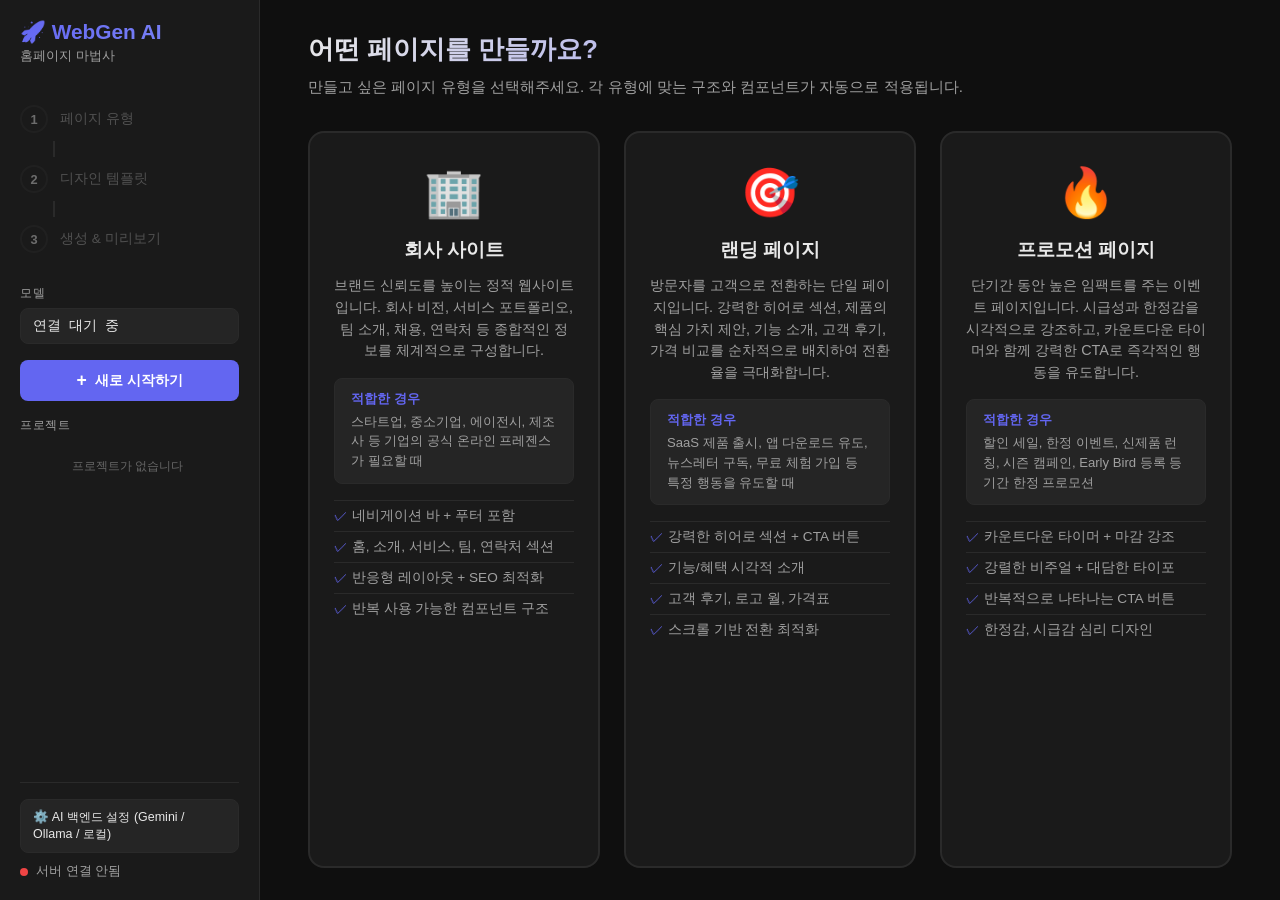
==== commit bd1f7056: "fix: redesign keeps images + dev-off link no-select + <a> URL sets href - redesign/whole edit: extra" ====
--- a/templates/index.html
+++ b/templates/index.html
@@ -4,7 +4,7 @@
     <meta charset="UTF-8" />
     <meta name="viewport" content="width=device-width, initial-scale=1.0" />
     <title>WebGen AI - 홈페이지 마법사</title>
-    <link rel="stylesheet" href="/static/css/style.css?v=pageadd1" />
+    <link rel="stylesheet" href="/static/css/style.css?v=linkfix1" />
   </head>
   <body>
     <div class="app-container">
@@ -841,6 +841,6 @@
       </div>
     </div>
 
-    <script src="/static/js/main.js?v=pageadd1"></script>
+    <script src="/static/js/main.js?v=linkfix1"></script>
   </body>
 </html>
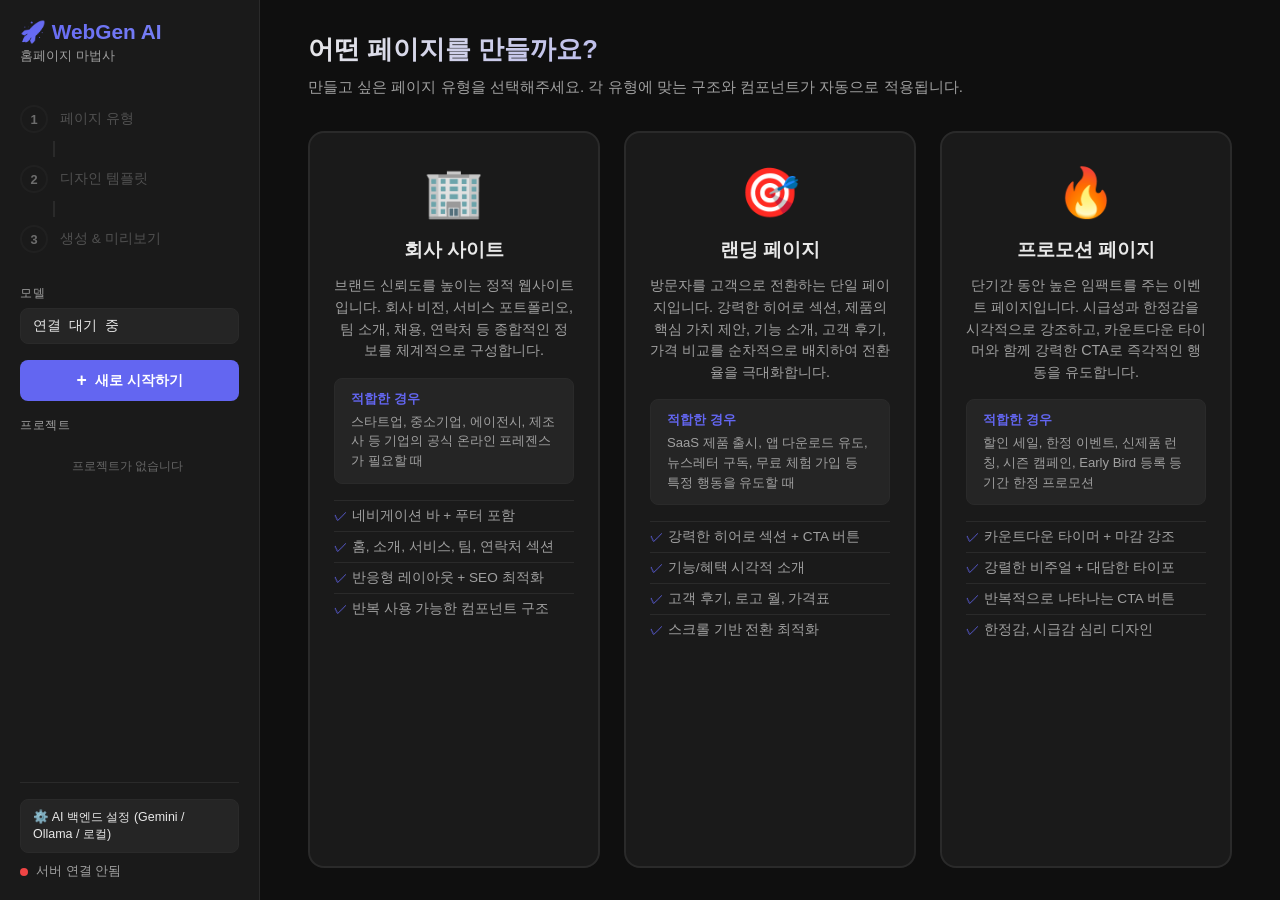
==== commit 06fb9449: "feat: name another element ('버튼도', '제목이랑') to change it alongside the selected one routeByIntent com" ====
--- a/templates/index.html
+++ b/templates/index.html
@@ -4,7 +4,7 @@
     <meta charset="UTF-8" />
     <meta name="viewport" content="width=device-width, initial-scale=1.0" />
     <title>WebGen AI - 홈페이지 마법사</title>
-    <link rel="stylesheet" href="/static/css/style.css?v=linkfix1" />
+    <link rel="stylesheet" href="/static/css/style.css?v=also1" />
   </head>
   <body>
     <div class="app-container">
@@ -841,6 +841,6 @@
       </div>
     </div>
 
-    <script src="/static/js/main.js?v=linkfix1"></script>
+    <script src="/static/js/main.js?v=also1"></script>
   </body>
 </html>
